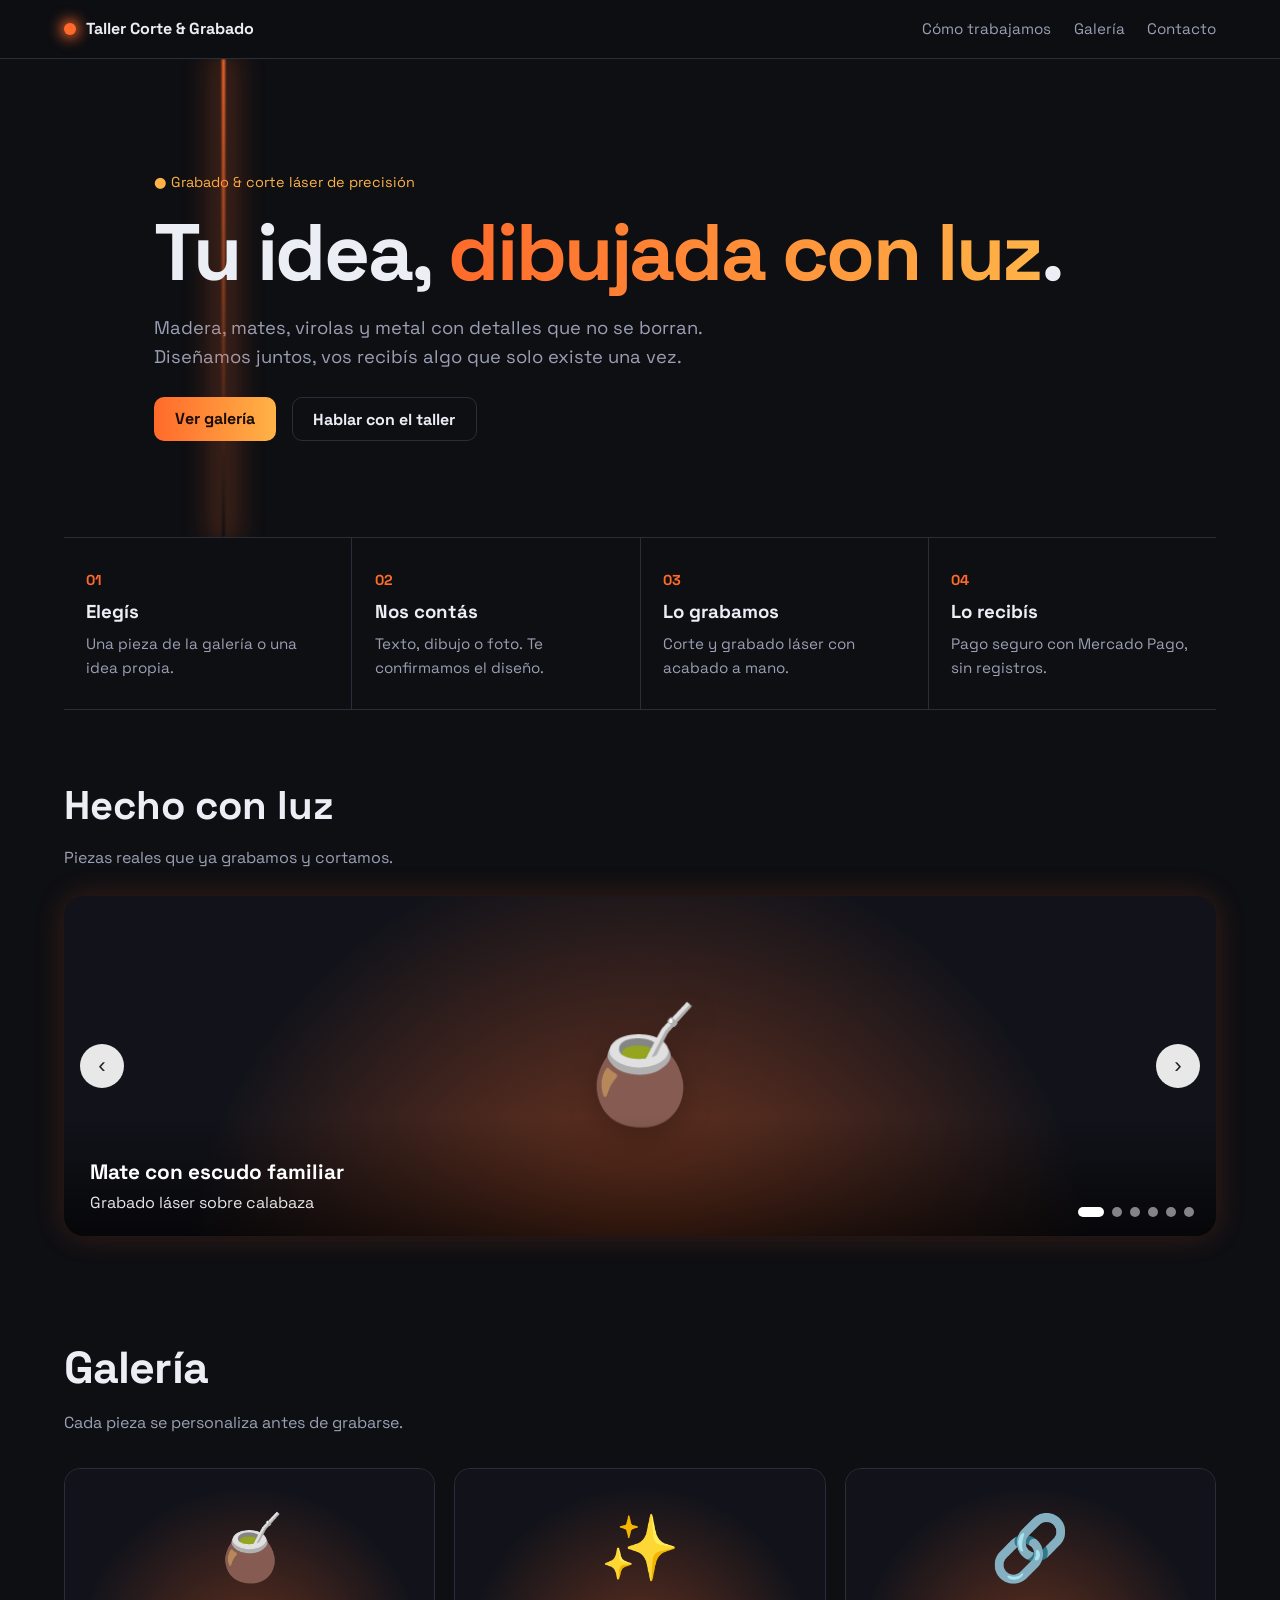
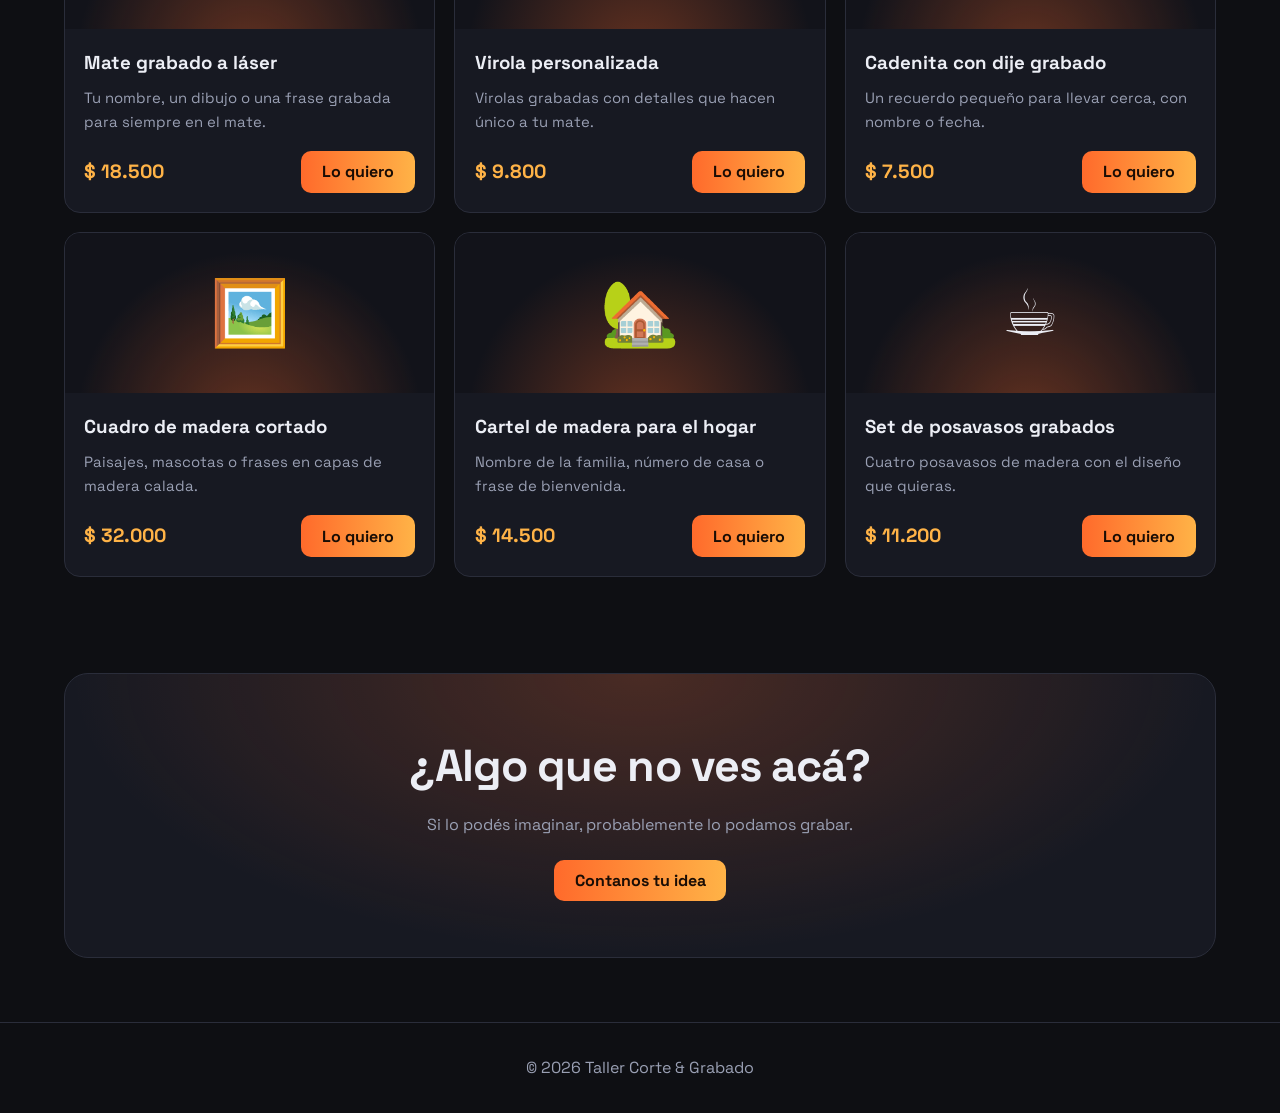
==== prueba2.html @ 77e38443 ""prueba"" ====
<!DOCTYPE html>
<html lang="es">
<head>
  <meta charset="UTF-8">
  <meta name="viewport" content="width=device-width, initial-scale=1">
  <title>Taller Corte & Grabado · Modelo 2 Láser</title>
  <meta name="description" content="Donde la luz dibuja tus ideas: grabado y corte láser en madera, mates, virolas y más.">
  <link rel="preconnect" href="https://fonts.googleapis.com">
  <link rel="preconnect" href="https://fonts.gstatic.com" crossorigin>
  <link href="https://fonts.googleapis.com/css2?family=Space+Grotesk:wght@400;500;700&display=swap" rel="stylesheet">
  <link rel="stylesheet" href="css/prueba2.css">
  <link rel="stylesheet" href="css/carousel.css">
</head>
<body>
  <header class="top">
    <a class="brand" href="#"><i></i><span data-brand></span></a>
    <nav><a href="#nosotros">Cómo trabajamos</a><a href="#creaciones">Galería</a><a href="#contacto">Contacto</a></nav>
  </header>

  <main>
    <div id="home">
      <section class="hero">
        <div class="beam" aria-hidden="true"></div>
        <p class="tag">● Grabado & corte láser de precisión</p>
        <h1>Tu idea, <em>dibujada con luz</em>.</h1>
        <p class="lead">Madera, mates, virolas y metal con detalles que no se borran. Diseñamos juntos, vos recibís algo que solo existe una vez.</p>
        <div class="hero__cta">
          <a class="btn" href="#creaciones">Ver galería</a>
          <a class="btn btn--ghost" data-wa target="_blank" rel="noopener">Hablar con el taller</a>
        </div>
      </section>

      <section id="nosotros" class="steps">
        <div class="reveal"><b>01</b><h3>Elegís</h3><p>Una pieza de la galería o una idea propia.</p></div>
        <div class="reveal"><b>02</b><h3>Nos contás</h3><p>Texto, dibujo o foto. Te confirmamos el diseño.</p></div>
        <div class="reveal"><b>03</b><h3>Lo grabamos</h3><p>Corte y grabado láser con acabado a mano.</p></div>
        <div class="reveal"><b>04</b><h3>Lo recibís</h3><p>Pago seguro con Mercado Pago, sin registros.</p></div>
      </section>

      <section id="trabajos" class="works">
        <div class="works__head"><h2>Hecho con luz</h2><p>Piezas reales que ya grabamos y cortamos.</p></div>
        <div id="carousel" class="car" aria-roledescription="carrusel" aria-label="Trabajos realizados"></div>
      </section>
      <section id="creaciones" class="section">
        <h2>Galería</h2>
        <p class="section__sub">Cada pieza se personaliza antes de grabarse.</p>
        <div id="grid" class="grid"></div>
      </section>

      <section id="contacto" class="cta reveal">
        <h2>¿Algo que no ves acá?</h2>
        <p>Si lo podés imaginar, probablemente lo podamos grabar.</p>
        <a class="btn" data-wa target="_blank" rel="noopener">Contanos tu idea</a>
      </section>
    </div>

    <section id="detail" class="detail" hidden>
      <a id="back" class="back" href="#creaciones">← Galería</a>
      <div class="detail__grid">
        <div class="detail__media" id="d-media" aria-hidden="true"></div>
        <div class="detail__info">
          <h1 id="d-title"></h1>
          <p id="d-desc" class="lead"></p>
          <p class="detail__price" id="d-price"></p>
          <label for="comment">Tu personalización</label>
          <textarea id="comment" rows="4" placeholder="Texto, tipografía, tamaño, referencia de dibujo…"></textarea>
          <div class="row">
            <div><label for="name">Nombre (opcional)</label><input id="name" autocomplete="name"></div>
            <div><label for="contact">WhatsApp o email (opcional)</label><input id="contact" autocomplete="email"></div>
          </div>
          <button id="buy" class="btn" type="button">Comprar</button>
          <p id="d-status" class="status" role="status"></p>
          <p class="note">🔒 Pago protegido por Mercado Pago. En celular se abre la app; si no la tenés, continuás en la web.</p>
        </div>
      </div>
    </section>
  </main>

  <footer><p>© <span data-year></span> <span data-brand></span></p></footer>

  <script src="js/config.js"></script>
  <script src="js/app.js"></script>
</body>
</html>
---- css/prueba2.css ----
:root{--car-bg:#12131a;--car-muted:#9aa0b4;--car-radius:20px;--car-shadow:0 0 30px rgba(255,106,43,.18);--car-grad:radial-gradient(circle at 50% 120%,rgba(255,106,43,.5),transparent 65%),#12131a}
:root{--bg:#0e0f13;--panel:#171922;--line:#2a2d3a;--ink:#eceef5;--muted:#9aa0b4;--glow:#ff6a2b;--glow2:#ffb347}
*{box-sizing:border-box;margin:0}
html{scroll-behavior:smooth}
body{font-family:"Space Grotesk",system-ui,sans-serif;background:var(--bg);color:var(--ink);line-height:1.6}
[hidden]{display:none!important}
a{color:inherit}

.top{display:flex;justify-content:space-between;align-items:center;padding:1rem 5vw;position:sticky;top:0;z-index:10;background:rgba(14,15,19,.85);backdrop-filter:blur(10px);border-bottom:1px solid var(--line)}
.brand{display:flex;align-items:center;gap:.6rem;font-weight:700;text-decoration:none}
.brand i{width:12px;height:12px;border-radius:50%;background:var(--glow);box-shadow:0 0 14px 3px var(--glow)}
.top nav{display:flex;gap:1.4rem}
.top nav a{text-decoration:none;color:var(--muted);font-size:.95rem}
.top nav a:hover{color:var(--glow2)}

.btn{display:inline-block;background:linear-gradient(90deg,var(--glow),var(--glow2));color:#1a0d05;border:0;border-radius:10px;padding:.65rem 1.3rem;font:700 1rem "Space Grotesk",sans-serif;text-decoration:none;cursor:pointer;transition:box-shadow .25s,transform .2s}
.btn:hover{box-shadow:0 0 24px rgba(255,106,43,.55);transform:translateY(-2px)}
.btn:disabled{opacity:.6;cursor:wait;transform:none;box-shadow:none}
.btn--ghost{background:transparent;color:var(--ink);border:1px solid var(--line)}
.btn--ghost:hover{border-color:var(--glow);box-shadow:0 0 18px rgba(255,106,43,.25)}

.hero{position:relative;overflow:hidden;padding:7rem 5vw 6rem;max-width:1100px;margin:auto}
.beam{position:absolute;top:0;left:12%;width:3px;height:100%;background:linear-gradient(var(--glow),transparent);filter:blur(1px);box-shadow:0 0 30px 8px rgba(255,106,43,.35);animation:sweep 7s ease-in-out infinite alternate}
@keyframes sweep{to{left:88%}}
.tag{color:var(--glow2);font-size:.9rem;margin-bottom:1rem}
.hero h1{font-size:clamp(2.4rem,6.5vw,5rem);line-height:1.05;letter-spacing:-.03em;margin-bottom:1.2rem;position:relative}
.hero h1 em{font-style:normal;background:linear-gradient(90deg,var(--glow),var(--glow2));-webkit-background-clip:text;background-clip:text;color:transparent}
.lead{color:var(--muted);font-size:1.15rem;max-width:640px;margin-bottom:1.6rem}
.hero__cta{display:flex;flex-wrap:wrap;gap:1rem;position:relative}

.steps{display:grid;grid-template-columns:repeat(auto-fit,minmax(210px,1fr));gap:1px;background:var(--line);border-block:1px solid var(--line);margin:0 5vw}
.steps div{background:var(--bg);padding:1.8rem 1.4rem}
.steps b{color:var(--glow);font-size:.9rem}
.steps h3{margin:.3rem 0}
.steps p{color:var(--muted);font-size:.95rem}

.section{padding:5rem 5vw}
.section h2,.cta h2{font-size:clamp(1.8rem,4vw,2.8rem);letter-spacing:-.02em}
.section__sub{color:var(--muted);margin:.4rem 0 2rem}
.grid{display:grid;grid-template-columns:repeat(auto-fill,minmax(280px,1fr));gap:1.2rem}
.card{background:var(--panel);border:1px solid var(--line);border-radius:16px;overflow:hidden;display:flex;flex-direction:column;transition:border-color .25s,box-shadow .25s,transform .25s}
.card:hover{border-color:var(--glow);box-shadow:0 0 28px rgba(255,106,43,.22);transform:translateY(-4px)}
.card__media{height:160px;display:grid;place-items:center;font-size:4rem;background:radial-gradient(circle at 50% 120%,rgba(255,106,43,.35),transparent 65%),#12131a}
.card__body{padding:1.2rem;display:flex;flex-direction:column;gap:.5rem;flex:1}
.card__body p{color:var(--muted);font-size:.93rem;flex:1}
.card__foot{display:flex;justify-content:space-between;align-items:center;margin-top:.6rem}
.price{font-weight:700;font-size:1.2rem;color:var(--glow2)}

.cta{margin:1rem 5vw 4rem;padding:3.5rem 1.5rem;text-align:center;border:1px solid var(--line);border-radius:24px;background:radial-gradient(ellipse at 50% 0,rgba(255,106,43,.22),transparent 70%),var(--panel)}
.cta p{color:var(--muted);margin:.6rem 0 1.4rem}

.detail{padding:2rem 5vw 5rem;max-width:1100px;margin:auto}
.back{display:inline-block;margin-bottom:1.5rem;color:var(--glow2);text-decoration:none}
.detail__grid{display:grid;grid-template-columns:1fr 1.1fr;gap:2.5rem}
.detail__media{aspect-ratio:1;display:grid;place-items:center;font-size:9rem;border-radius:24px;border:1px solid var(--line);background:radial-gradient(circle at 50% 110%,rgba(255,106,43,.4),transparent 65%),#12131a}
.detail__info h1{font-size:clamp(1.8rem,4vw,2.6rem);line-height:1.1;margin-bottom:.6rem}
.detail__price{font-size:2rem;font-weight:700;color:var(--glow2);margin:.4rem 0 1rem}
label{display:block;font-weight:500;margin:1rem 0 .3rem;font-size:.92rem;color:var(--muted)}
textarea,input{width:100%;padding:.75rem .9rem;border:1px solid var(--line);border-radius:10px;background:var(--panel);color:var(--ink);font:inherit}
textarea:focus,input:focus{outline:0;border-color:var(--glow);box-shadow:0 0 0 3px rgba(255,106,43,.2)}
.row{display:grid;grid-template-columns:1fr 1fr;gap:1rem}
#buy{margin-top:1.4rem;width:100%;padding:.95rem;font-size:1.1rem}
.status{min-height:1.4em;margin-top:.7rem;color:var(--glow2)}
.status.is-error{color:#ff7b6b}
.note{color:var(--muted);font-size:.88rem;margin-top:.6rem}

footer{text-align:center;padding:2rem;color:var(--muted);border-top:1px solid var(--line)}
.reveal,.card{opacity:0;transform:translateY(22px);transition:opacity .6s calc(var(--i,0)*70ms),transform .6s calc(var(--i,0)*70ms),border-color .25s,box-shadow .25s}
.reveal.in,.card.in{opacity:1;transform:none}
.card.in:hover{transform:translateY(-4px)}

@media(max-width:800px){
  .hero{padding:4rem 5vw}
  .detail__grid,.row{grid-template-columns:1fr}
  .detail__media{aspect-ratio:16/10;font-size:6rem}
  .top nav a:first-child{display:none}
}
@media(prefers-reduced-motion:reduce){*{animation:none!important;transition:none!important}.reveal,.card{opacity:1;transform:none}}
---- css/carousel.css ----
.works{padding:4rem 5vw 1rem}
.works__head h2{font-size:clamp(1.7rem,3.5vw,2.5rem)}
.works__head p{color:var(--car-muted);margin:.4rem 0 1.6rem}
.car{position:relative;overflow:hidden;border-radius:var(--car-radius);background:var(--car-bg);box-shadow:var(--car-shadow)}
.car__track{display:flex;transition:transform .7s cubic-bezier(.65,0,.35,1);touch-action:pan-y}
.car__slide{flex:0 0 100%;position:relative;min-height:340px;display:grid;place-items:center;background:var(--car-grad)}
.car__slide img{position:absolute;inset:0;width:100%;height:100%;object-fit:cover}
.car__icon{font-size:7rem;filter:drop-shadow(0 10px 14px rgba(0,0,0,.25))}
.car__cap{position:absolute;left:0;right:0;bottom:0;padding:2.5rem 1.6rem 1.3rem;color:#fff;background:linear-gradient(transparent,rgba(0,0,0,.65))}
.car__cap b{display:block;font-size:1.3rem}
.car__cap span{opacity:.9}
.car__btn{position:absolute;top:50%;transform:translateY(-50%);width:44px;height:44px;border:0;border-radius:50%;background:rgba(255,255,255,.9);color:#222;font-size:1.4rem;cursor:pointer;z-index:2;transition:transform .2s}
.car__btn:hover{transform:translateY(-50%) scale(1.1)}
.car__btn--prev{left:1rem}.car__btn--next{right:1rem}
.car__dots{position:absolute;right:1.4rem;bottom:1.2rem;display:flex;gap:.5rem;z-index:2}
.car__dots button{width:10px;height:10px;padding:0;border:0;border-radius:50%;background:rgba(255,255,255,.5);cursor:pointer;transition:width .3s,background .3s}
.car__dots button[aria-current="true"]{width:26px;border-radius:6px;background:#fff}
@media(max-width:800px){.car__slide{min-height:260px}.car__icon{font-size:5rem}.car__btn{display:none}}
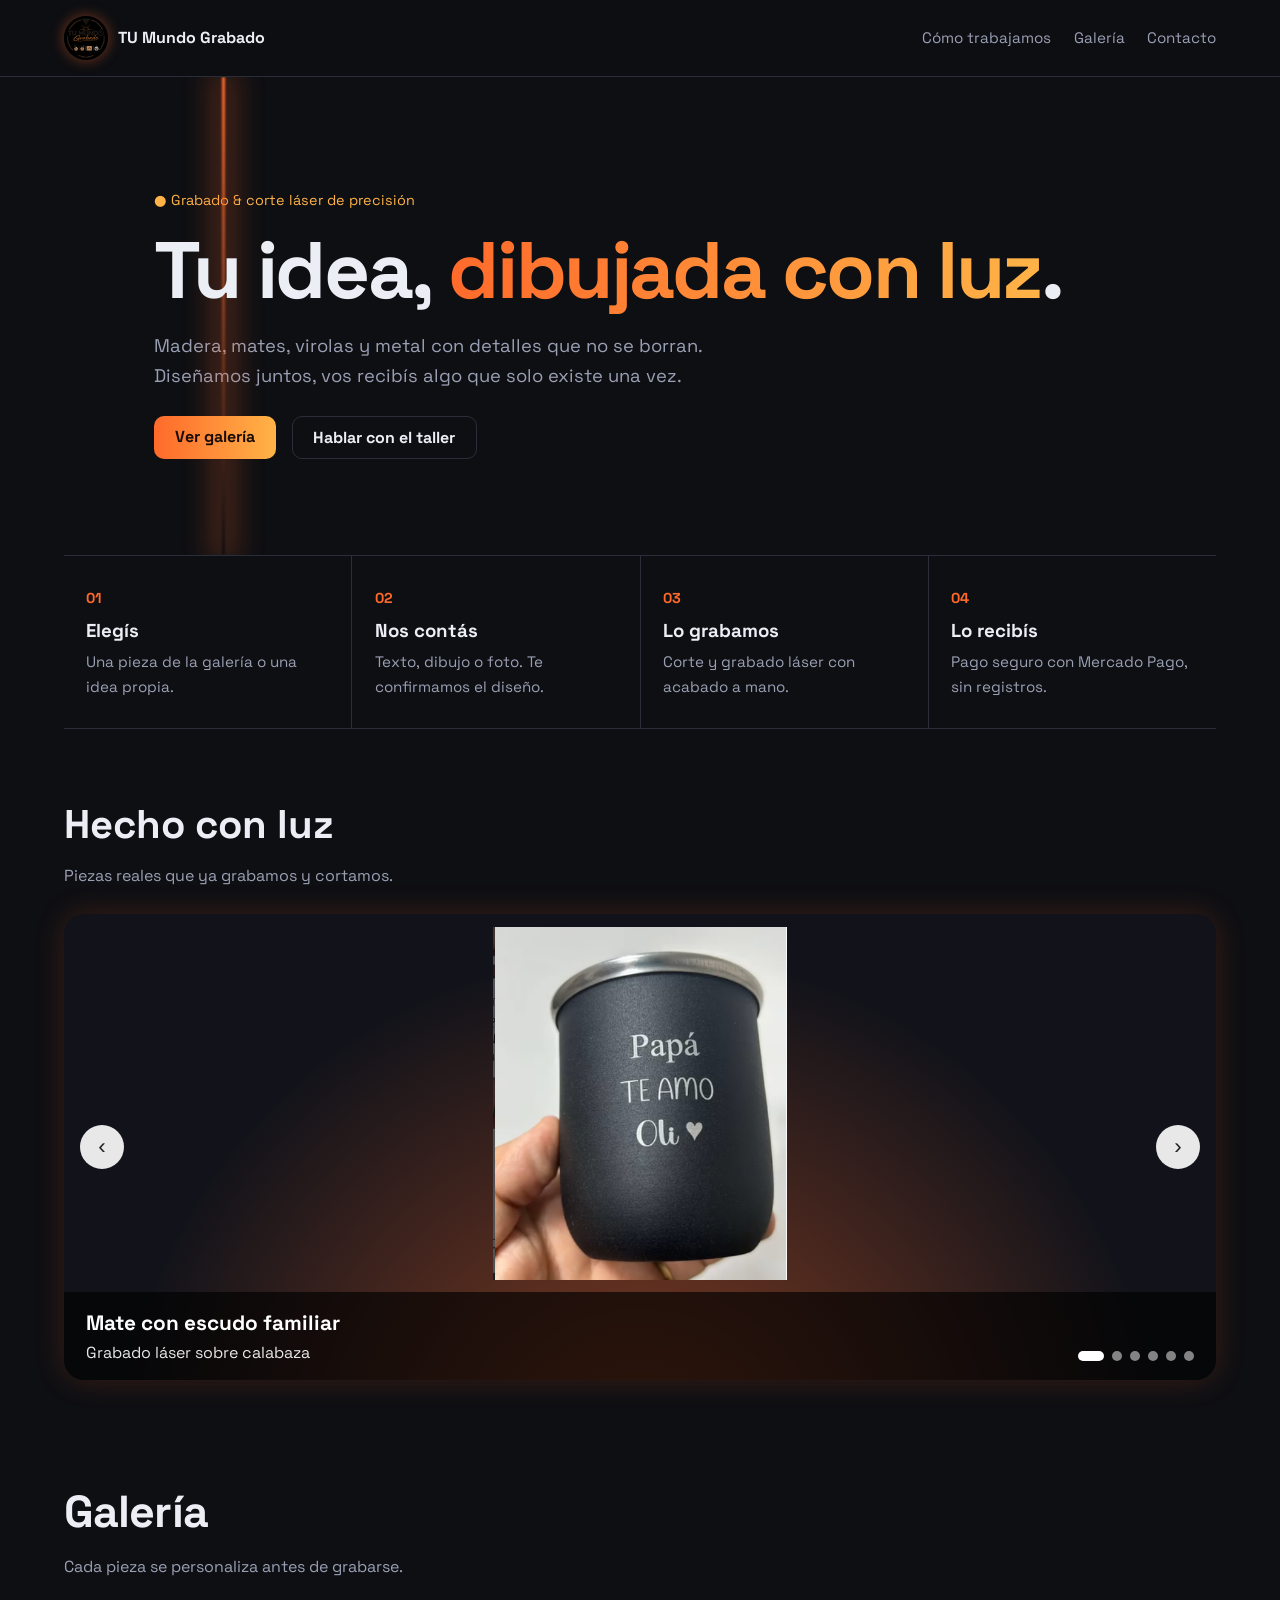
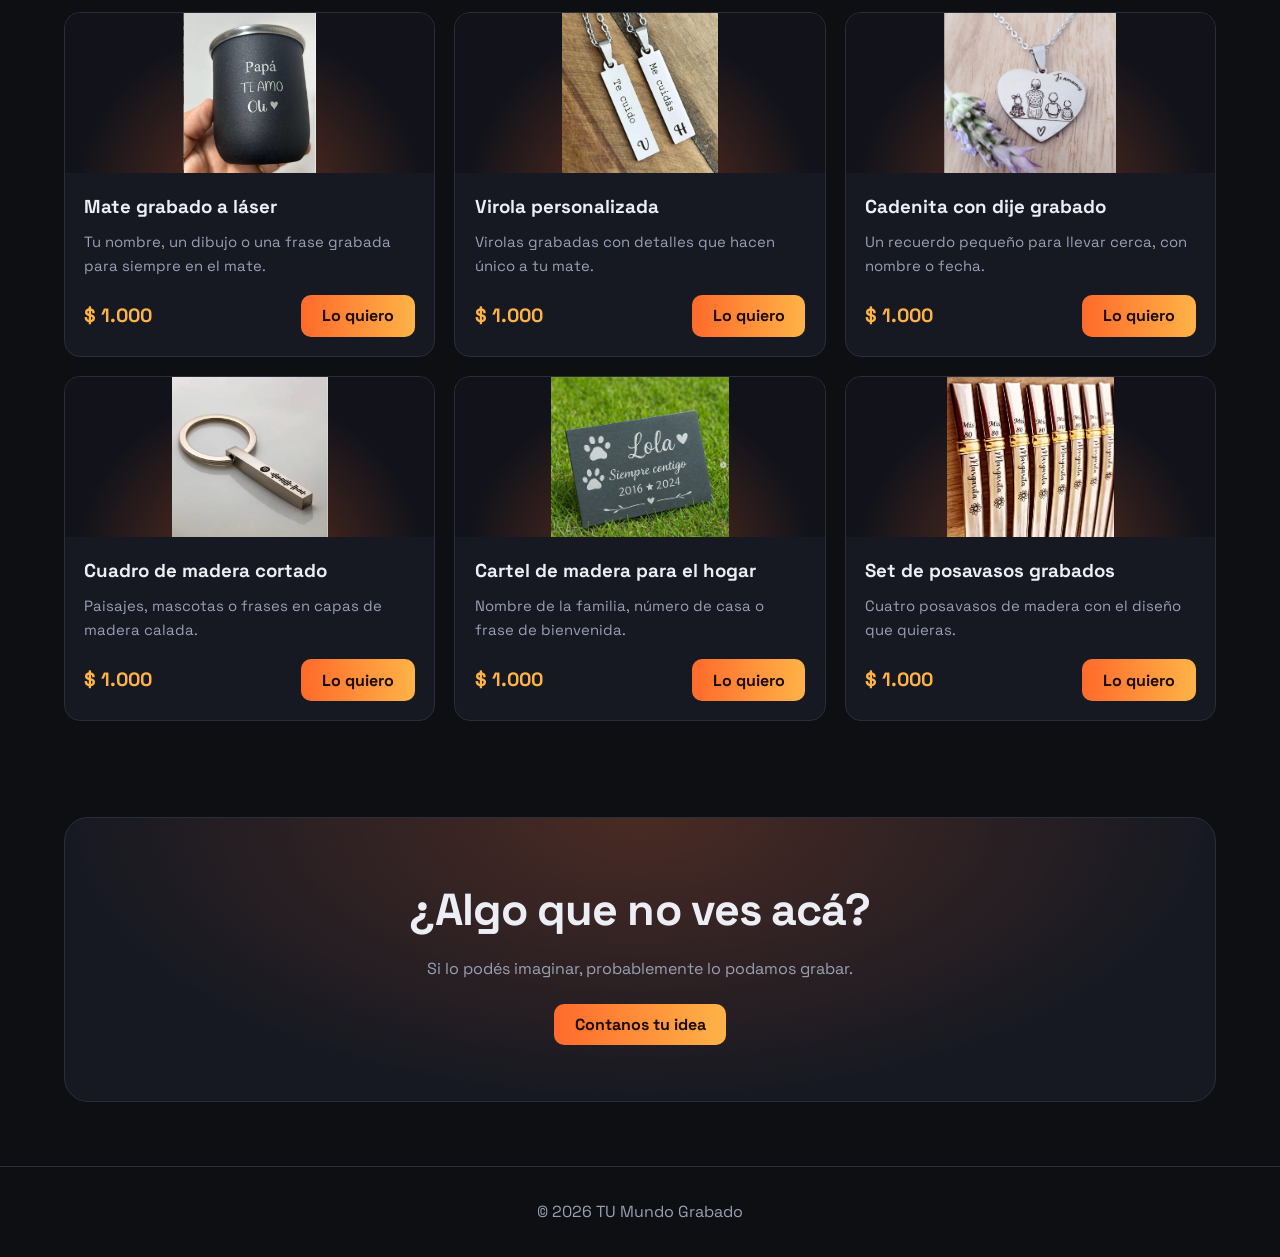
==== commit 7a40ec60: "Merge branch 'main' of https://github.com/technoran/corte" ====
--- a/prueba2.html
+++ b/prueba2.html
@@ -3,7 +3,7 @@
 <head>
   <meta charset="UTF-8">
   <meta name="viewport" content="width=device-width, initial-scale=1">
-  <title>Taller Corte & Grabado · Modelo 2 Láser</title>
+  <title>TU Mundo Grabado</title>
   <meta name="description" content="Donde la luz dibuja tus ideas: grabado y corte láser en madera, mates, virolas y más.">
   <link rel="preconnect" href="https://fonts.googleapis.com">
   <link rel="preconnect" href="https://fonts.gstatic.com" crossorigin>
@@ -13,7 +13,7 @@
 </head>
 <body>
   <header class="top">
-    <a class="brand" href="#"><i></i><span data-brand></span></a>
+    <a class="brand" href="#"><img class="brand__logo" src="image/logo.jpg" alt="Logo"><span data-brand></span></a>
     <nav><a href="#nosotros">Cómo trabajamos</a><a href="#creaciones">Galería</a><a href="#contacto">Contacto</a></nav>
   </header>
 
@@ -82,3 +82,4 @@
   <script src="js/app.js"></script>
 </body>
 </html>
+
--- a/css/prueba2.css
+++ b/css/prueba2.css
@@ -76,3 +76,4 @@
   .top nav a:first-child{display:none}
 }
 @media(prefers-reduced-motion:reduce){*{animation:none!important;transition:none!important}.reveal,.card{opacity:1;transform:none}}
+.brand__logo{height:44px;width:44px;object-fit:cover;border-radius:50%;box-shadow:0 0 14px rgba(255,106,43,.45)}
--- a/css/carousel.css
+++ b/css/carousel.css
@@ -1,12 +1,16 @@
-.works{padding:4rem 5vw 1rem}
+﻿.works{padding:4rem 5vw 1rem}
 .works__head h2{font-size:clamp(1.7rem,3.5vw,2.5rem)}
 .works__head p{color:var(--car-muted);margin:.4rem 0 1.6rem}
 .car{position:relative;overflow:hidden;border-radius:var(--car-radius);background:var(--car-bg);box-shadow:var(--car-shadow)}
 .car__track{display:flex;transition:transform .7s cubic-bezier(.65,0,.35,1);touch-action:pan-y}
-.car__slide{flex:0 0 100%;position:relative;min-height:340px;display:grid;place-items:center;background:var(--car-grad)}
-.car__slide img{position:absolute;inset:0;width:100%;height:100%;object-fit:cover}
+.car__slide{flex:0 0 100%;position:relative;margin:0;display:flex;flex-direction:column;background:var(--car-grad)}
+.car__slide img{display:block;width:100%;height:clamp(240px,42vh,380px);object-fit:contain;padding:.8rem}
+.car__slide .car__icon{display:grid;place-items:center;height:clamp(240px,42vh,380px)}
+.icon-img{position:absolute;inset:0;width:100%;height:100%;object-fit:contain;display:block}
+.card__media span:has(.icon-img){position:relative;display:block;width:100%;height:100%;padding:.6rem;box-sizing:border-box}
+.detail__media:has(.icon-img){position:relative;overflow:hidden}
 .car__icon{font-size:7rem;filter:drop-shadow(0 10px 14px rgba(0,0,0,.25))}
-.car__cap{position:absolute;left:0;right:0;bottom:0;padding:2.5rem 1.6rem 1.3rem;color:#fff;background:linear-gradient(transparent,rgba(0,0,0,.65))}
+.car__cap{padding:.9rem 5.5rem .9rem 1.4rem;color:#fff;background:rgba(0,0,0,.65)}
 .car__cap b{display:block;font-size:1.3rem}
 .car__cap span{opacity:.9}
 .car__btn{position:absolute;top:50%;transform:translateY(-50%);width:44px;height:44px;border:0;border-radius:50%;background:rgba(255,255,255,.9);color:#222;font-size:1.4rem;cursor:pointer;z-index:2;transition:transform .2s}
@@ -15,4 +19,6 @@
 .car__dots{position:absolute;right:1.4rem;bottom:1.2rem;display:flex;gap:.5rem;z-index:2}
 .car__dots button{width:10px;height:10px;padding:0;border:0;border-radius:50%;background:rgba(255,255,255,.5);cursor:pointer;transition:width .3s,background .3s}
 .car__dots button[aria-current="true"]{width:26px;border-radius:6px;background:#fff}
-@media(max-width:800px){.car__slide{min-height:260px}.car__icon{font-size:5rem}.car__btn{display:none}}
+@media(max-width:800px){.car__slide img,.car__slide .car__icon{height:240px}.car__icon{font-size:5rem}.car__btn{display:none}}
+
+
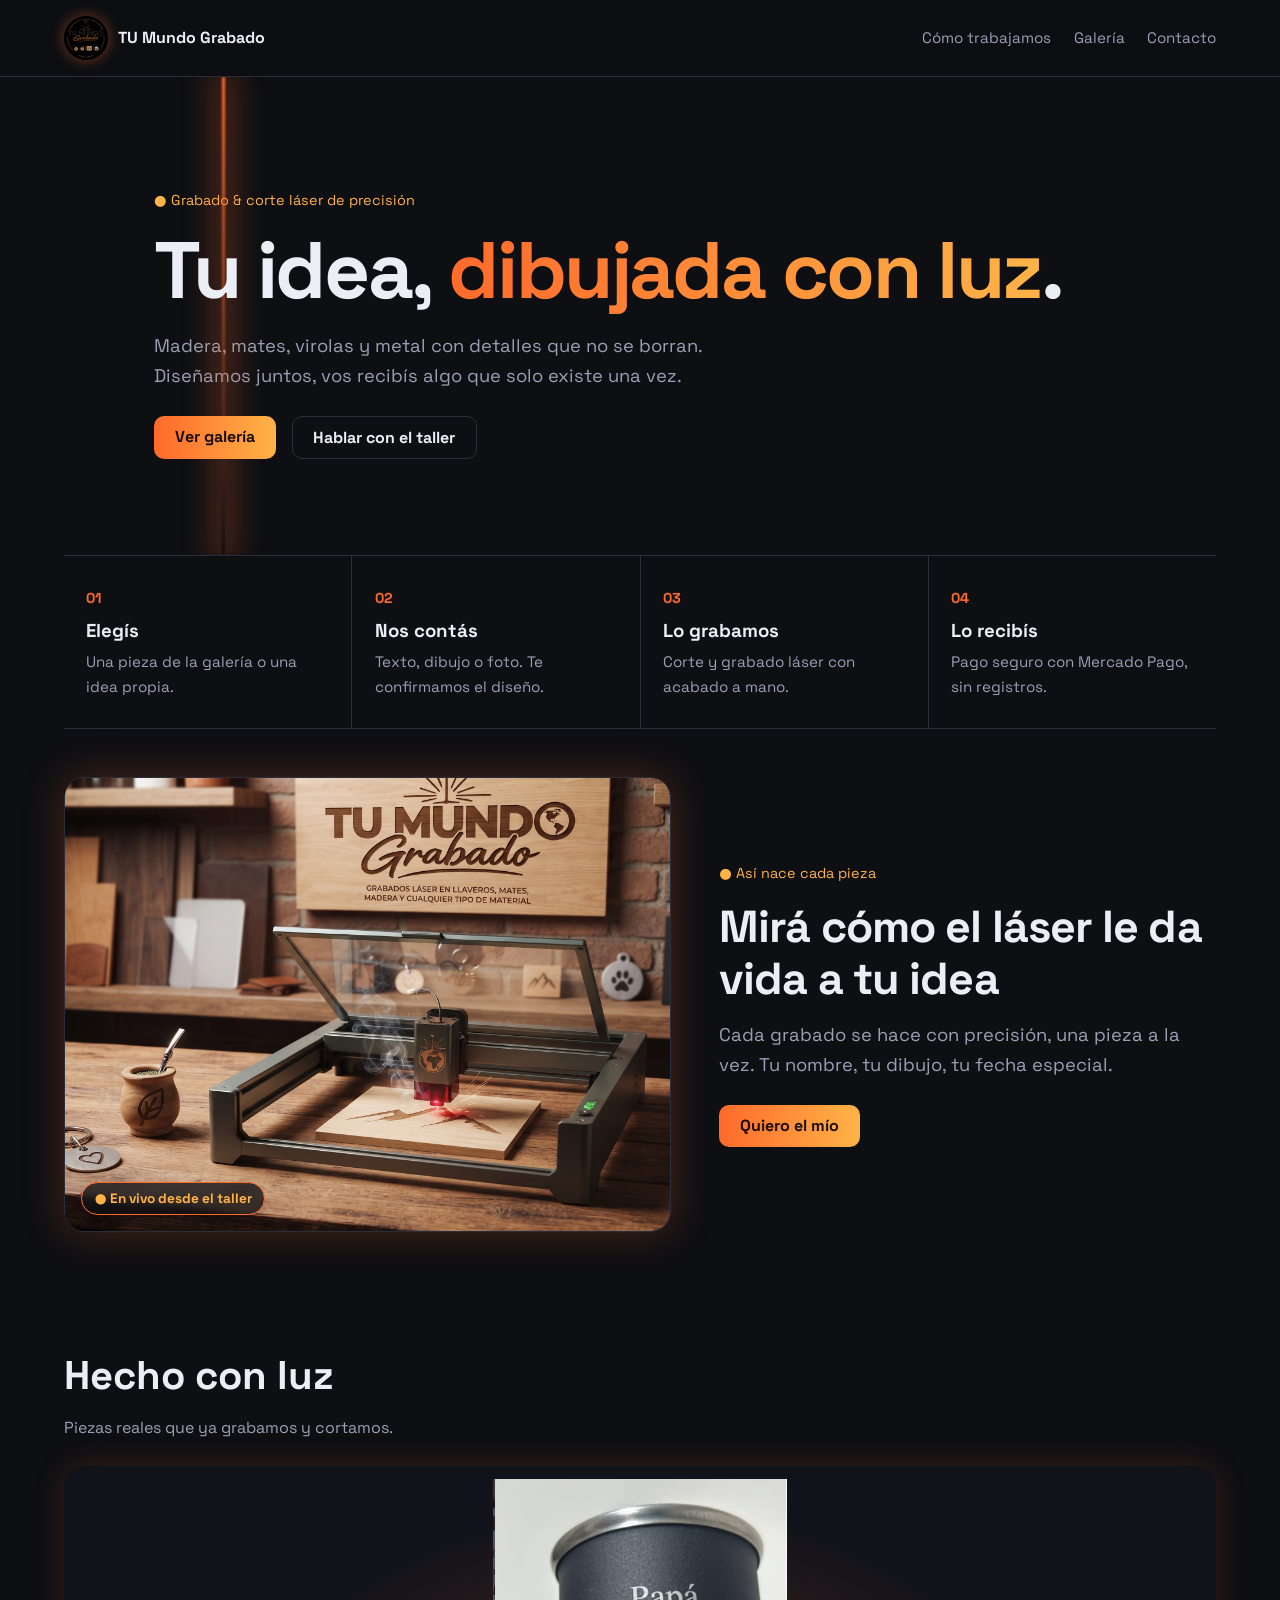
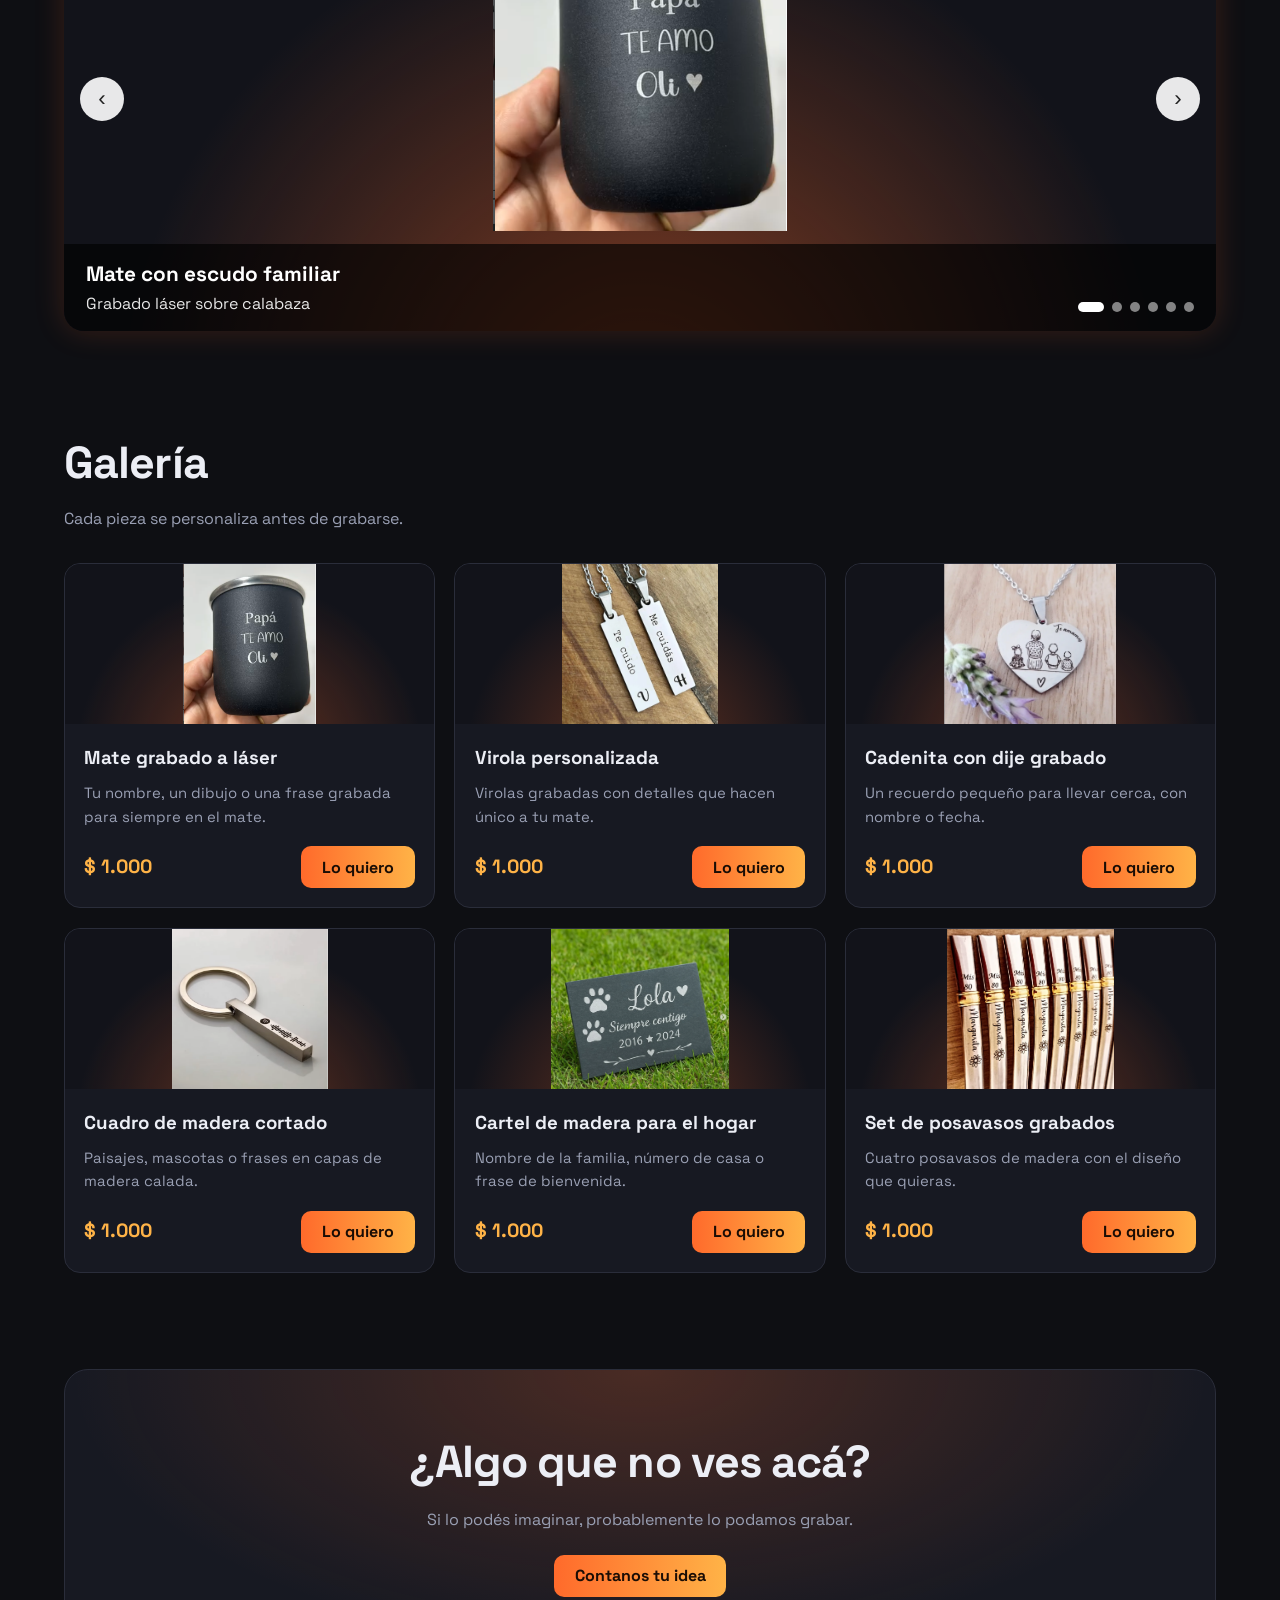
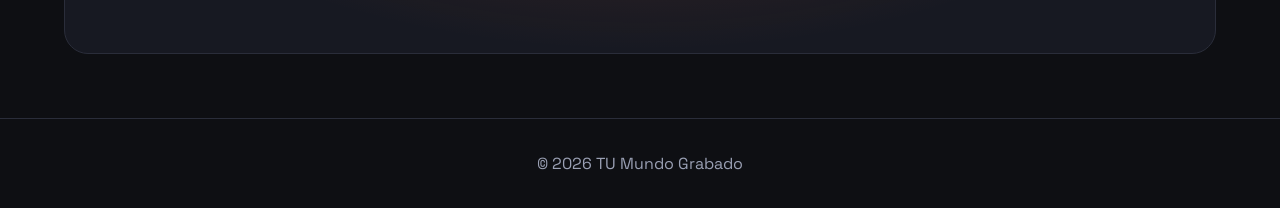
==== commit 82f6d42a: ""video"" ====
--- a/prueba2.html
+++ b/prueba2.html
@@ -37,6 +37,20 @@
         <div class="reveal"><b>04</b><h3>Lo recibís</h3><p>Pago seguro con Mercado Pago, sin registros.</p></div>
       </section>
 
+      <section id="proceso" class="showcase">
+        <div class="showcase__video reveal">
+          <video id="laser-video" muted loop playsinline preload="metadata" poster="image/horizontal.jpg" aria-label="Láser grabando una pieza de madera">
+            <source src="image/grabados%20laser.mp4" type="video/mp4">
+          </video>
+          <span class="showcase__tag">● En vivo desde el taller</span>
+        </div>
+        <div class="showcase__text reveal">
+          <p class="tag">● Así nace cada pieza</p>
+          <h2>Mirá cómo el láser le da vida a tu idea</h2>
+          <p class="lead">Cada grabado se hace con precisión, una pieza a la vez. Tu nombre, tu dibujo, tu fecha especial.</p>
+          <a class="btn" href="#creaciones">Quiero el mío</a>
+        </div>
+      </section>
       <section id="trabajos" class="works">
         <div class="works__head"><h2>Hecho con luz</h2><p>Piezas reales que ya grabamos y cortamos.</p></div>
         <div id="carousel" class="car" aria-roledescription="carrusel" aria-label="Trabajos realizados"></div>
@@ -66,7 +80,8 @@
           <textarea id="comment" rows="4" placeholder="Texto, tipografía, tamaño, referencia de dibujo…"></textarea>
           <div class="row">
             <div><label for="name">Nombre (opcional)</label><input id="name" autocomplete="name"></div>
-            <div><label for="contact">WhatsApp o email (opcional)</label><input id="contact" autocomplete="email"></div>
+            <div><label for="phone">Teléfono / WhatsApp</label><input id="phone" type="tel" autocomplete="tel" inputmode="tel"></div>
+            <div><label for="email">Email (te enviamos el comprobante)</label><input id="email" type="email" autocomplete="email"></div>
           </div>
           <button id="buy" class="btn" type="button">Comprar</button>
           <p id="d-status" class="status" role="status"></p>
@@ -80,6 +95,13 @@
 
   <script src="js/config.js"></script>
   <script src="js/app.js"></script>
+  <script>
+    (function(){
+      var v=document.getElementById('laser-video');
+      if(!v||matchMedia('(prefers-reduced-motion:reduce)').matches){if(v)v.controls=true;return}
+      new IntersectionObserver(function(e){e[0].isIntersecting?v.play().catch(function(){}):v.pause()},{threshold:.35}).observe(v);
+    })();
+  </script>
 </body>
 </html>
 
--- a/css/prueba2.css
+++ b/css/prueba2.css
@@ -77,3 +77,13 @@
 }
 @media(prefers-reduced-motion:reduce){*{animation:none!important;transition:none!important}.reveal,.card{opacity:1;transform:none}}
 .brand__logo{height:44px;width:44px;object-fit:cover;border-radius:50%;box-shadow:0 0 14px rgba(255,106,43,.45)}
+
+.showcase{display:grid;grid-template-columns:1.1fr .9fr;align-items:center;gap:3rem;padding:3rem 5vw}
+.showcase__video{position:relative;overflow:hidden;aspect-ratio:4/3}
+.showcase__video video{display:block;width:100%;height:100%;object-fit:cover}
+.showcase__tag{position:absolute;left:1rem;bottom:1rem;color:#fff;font-size:.85rem;font-weight:700;padding:.3rem .8rem;border-radius:999px;backdrop-filter:blur(4px)}
+.showcase__video{border-radius:20px;border:1px solid var(--line);box-shadow:0 0 40px rgba(255,106,43,.25)}
+.showcase__tag{background:rgba(14,15,19,.75);border:1px solid var(--glow);color:var(--glow2)}
+.showcase__text h2{font-size:clamp(1.8rem,4vw,2.8rem);letter-spacing:-.02em;line-height:1.15;margin-bottom:1rem}
+@media(max-width:800px){.showcase{grid-template-columns:1fr;gap:1.5rem;padding:2rem 5vw}.showcase__video{aspect-ratio:16/10}}
+
